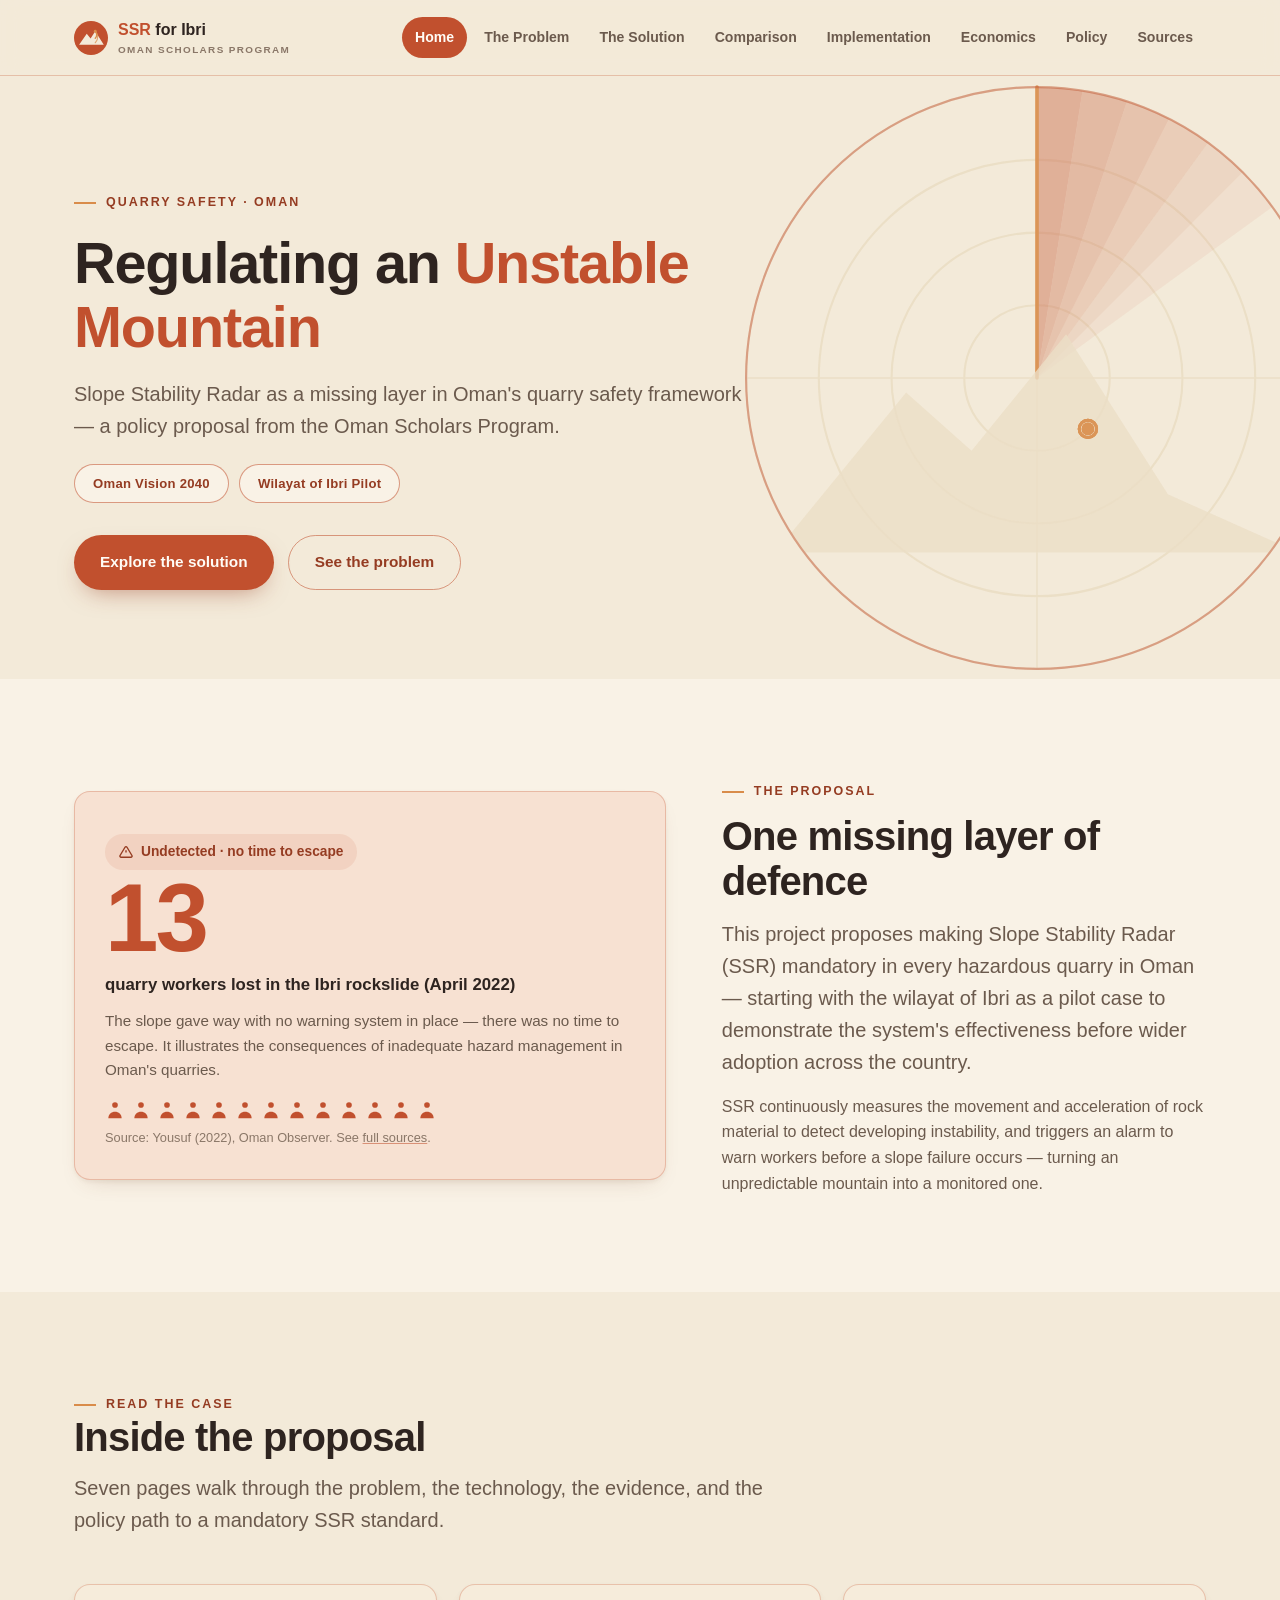
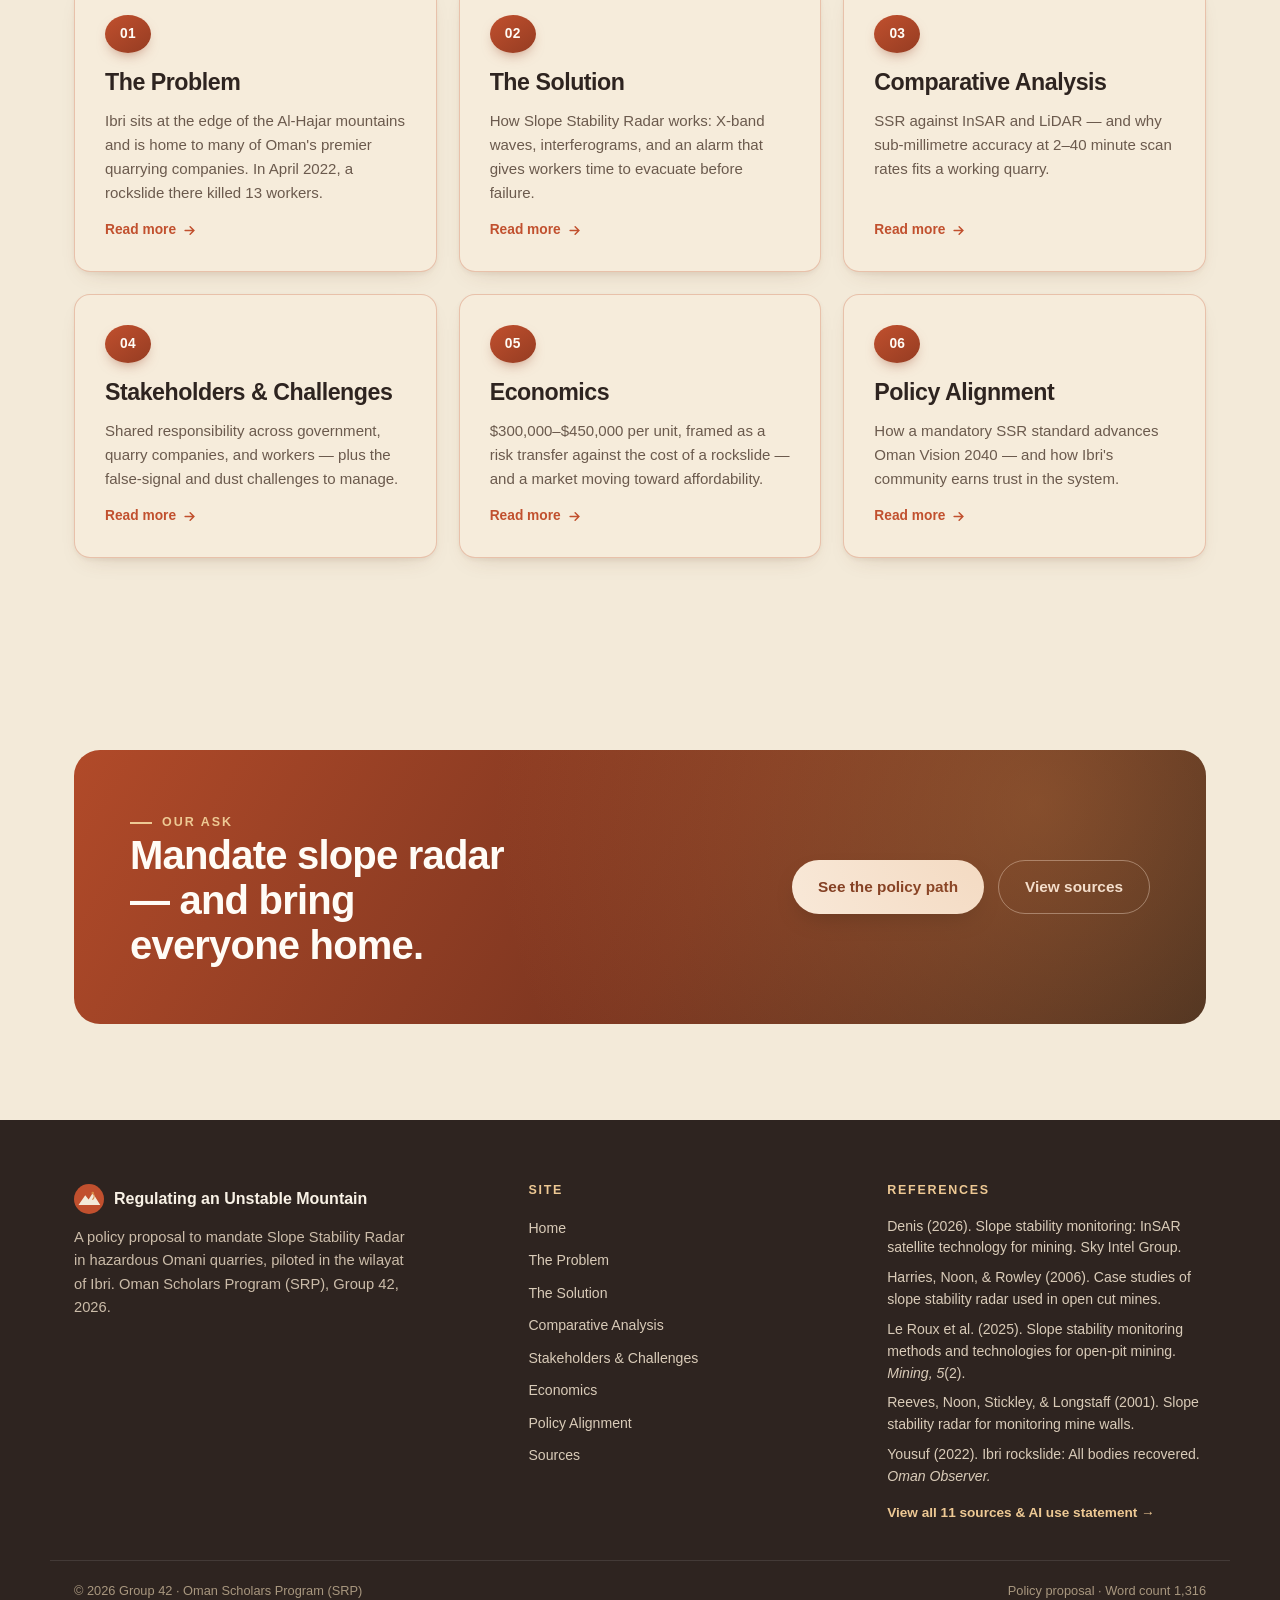
==== index.html @ 44742b0c "Add shared design system and Home/Problem/Solution pages Static multi-page site for the Oman Scholar" ====
<!DOCTYPE html>
<html lang="en">
<head>
<meta charset="UTF-8">
<meta name="viewport" content="width=device-width, initial-scale=1.0">
<title>Regulating an Unstable Mountain | SSR for Ibri — Oman Scholars Program</title>
<meta name="description" content="A policy proposal to mandate Slope Stability Radar (SSR) in hazardous Omani quarries, piloted in the wilayat of Ibri. Oman Scholars Program, Group 42.">
<link rel="icon" href="data:image/svg+xml,%3Csvg xmlns='http://www.w3.org/2000/svg' viewBox='0 0 40 40'%3E%3Ccircle cx='20' cy='20' r='20' fill='%23C1502E'/%3E%3Cpath d='M6 27 L15 14 L20 20 L25 11 L34 27 Z' fill='%23F3EAD9'/%3E%3C/svg%3E">
<link rel="stylesheet" href="css/style.css">
</head>
<body>

<header class="site-header">
  <div class="nav-wrap">
    <a href="index.html" class="brand">
      <svg class="brand-mark" viewBox="0 0 40 40" aria-hidden="true">
        <circle cx="20" cy="20" r="20" fill="#C1502E"/>
        <path d="M6 28 L15 15 L19.5 20.5 L25 12 L35 28 Z" fill="#F3EAD9"/>
        <path d="M25 12 a6 6 0 0 1 0 8.4" stroke="#D98C4A" stroke-width="1.6" fill="none" stroke-linecap="round"/>
        <path d="M25 12 a9.5 9.5 0 0 1 0 13.6" stroke="#D98C4A" stroke-width="1.3" fill="none" stroke-linecap="round" opacity="0.75"/>
        <circle cx="25" cy="12" r="1.7" fill="#D98C4A"/>
      </svg>
      <span class="brand-text"><strong>SSR</strong> for Ibri<span class="sub">Oman Scholars Program</span></span>
    </a>
    <button class="nav-toggle" aria-label="Toggle navigation" aria-expanded="false">
      <svg viewBox="0 0 24 24" fill="none" stroke="#2E2420" stroke-width="2" stroke-linecap="round"><path d="M3 6h18M3 12h18M3 18h18"/></svg>
    </button>
    <nav class="main-nav" aria-label="Primary">
      <ul>
        <li><a href="index.html">Home</a></li>
        <li><a href="problem.html">The Problem</a></li>
        <li><a href="solution.html">The Solution</a></li>
        <li><a href="comparison.html">Comparison</a></li>
        <li><a href="implementation.html">Implementation</a></li>
        <li><a href="economics.html">Economics</a></li>
        <li><a href="policy.html">Policy</a></li>
        <li><a href="sources.html">Sources</a></li>
      </ul>
    </nav>
  </div>
</header>

<main>

  <!-- HERO -->
  <section class="hero">
    <div class="container">
      <div class="hero-inner">
        <span class="eyebrow">Quarry Safety · Oman</span>
        <h1>Regulating an <span class="accent">Unstable Mountain</span></h1>
        <p class="lede">Slope Stability Radar as a missing layer in Oman's quarry safety framework — a policy proposal from the Oman Scholars Program.</p>
        <div class="pill-row mt-lg" style="margin-top:22px;">
          <span class="pill">Oman Vision 2040</span>
          <span class="pill">Wilayat of Ibri Pilot</span>
        </div>
        <div class="cta-actions" style="display:flex;gap:14px;flex-wrap:wrap;margin-top:32px;">
          <a href="solution.html" class="btn" style="background:#C1502E;color:#FFFCF6;box-shadow:0 10px 24px -10px rgba(149,60,34,0.55);">Explore the solution</a>
          <a href="problem.html" class="btn btn--ghost">See the problem</a>
        </div>
      </div>
    </div>

    <!-- animated radar sweep, decorative -->
    <svg class="hero-sweep" viewBox="0 0 440 440" aria-hidden="true">
      <circle cx="220" cy="220" r="200" fill="none" stroke="#EBDEC5" stroke-width="1.5"/>
      <circle cx="220" cy="220" r="150" fill="none" stroke="#EBDEC5" stroke-width="1.5"/>
      <circle cx="220" cy="220" r="100" fill="none" stroke="#EBDEC5" stroke-width="1.5"/>
      <circle cx="220" cy="220" r="50" fill="none" stroke="#EBDEC5" stroke-width="1.5"/>
      <line x1="20" y1="220" x2="420" y2="220" stroke="#EBDEC5" stroke-width="1"/>
      <line x1="220" y1="20" x2="220" y2="420" stroke="#EBDEC5" stroke-width="1"/>

      <g class="radar-sweep-group">
        <path d="M220,220 L220,20 A200,200 0 0,1 251.3,22.5 Z" fill="#C1502E" opacity="0.42"/>
        <path d="M220,220 L251.3,22.5 A200,200 0 0,1 281.8,29.8 Z" fill="#C1502E" opacity="0.35"/>
        <path d="M220,220 L281.8,29.8 A200,200 0 0,1 310.8,41.8 Z" fill="#C1502E" opacity="0.28"/>
        <path d="M220,220 L310.8,41.8 A200,200 0 0,1 337.6,58.2 Z" fill="#C1502E" opacity="0.21"/>
        <path d="M220,220 L337.6,58.2 A200,200 0 0,1 361.4,78.6 Z" fill="#C1502E" opacity="0.14"/>
        <path d="M220,220 L361.4,78.6 A200,200 0 0,1 381.8,102.4 Z" fill="#C1502E" opacity="0.07"/>
        <line x1="220" y1="220" x2="220" y2="20" stroke="#D98C4A" stroke-width="2.5" stroke-linecap="round"/>
      </g>

      <!-- mountain silhouette scanned by the radar -->
      <clipPath id="scopeClip"><circle cx="220" cy="220" r="200"/></clipPath>
      <g clip-path="url(#scopeClip)">
        <path d="M40,340 L130,230 L175,270 L240,190 L310,300 L400,340 Z" fill="#EBDEC5" opacity="0.8"/>
      </g>

      <!-- detected instability blip -->
      <circle class="radar-ring" cx="255" cy="255" r="6" fill="none" stroke="#D98C4A" stroke-width="2"/>
      <circle class="radar-ring r2" cx="255" cy="255" r="6" fill="none" stroke="#D98C4A" stroke-width="2"/>
      <circle class="radar-ring r3" cx="255" cy="255" r="6" fill="none" stroke="#D98C4A" stroke-width="2"/>
      <circle cx="255" cy="255" r="4.5" fill="#D98C4A" class="count-blip"/>

      <circle cx="220" cy="220" r="200" fill="none" stroke="#C1502E" stroke-width="1.5" opacity="0.5"/>
    </svg>
  </section>

  <!-- KEY STAT -->
  <section class="section-alt">
    <div class="container">
      <div class="grid-2 reveal">
        <div class="card card--alert">
          <span class="stat-sub">
            <svg width="14" height="14" viewBox="0 0 24 24" fill="none" stroke="currentColor" stroke-width="2.4"><path d="M12 9v4m0 4h.01M10.29 3.86 1.82 18a2 2 0 0 0 1.71 3h16.94a2 2 0 0 0 1.71-3L13.71 3.86a2 2 0 0 0-3.42 0Z"/></svg>
            Undetected · no time to escape
          </span>
          <div class="stat-figure" data-countup="13" data-duration="1400">0</div>
          <div class="stat-label">quarry workers lost in the Ibri rockslide (April 2022)</div>
          <p style="margin-top:10px;color:var(--text-muted);font-size:0.95rem;">The slope gave way with no warning system in place — there was no time to escape. It illustrates the consequences of inadequate hazard management in Oman's quarries.</p>
          <div class="people-row" aria-hidden="true">
            <!-- 13 person icons -->
            <svg viewBox="0 0 24 24" fill="currentColor"><circle cx="12" cy="6" r="3.4"/><path d="M4 22c0-5 3.6-8 8-8s8 3 8 8Z"/></svg>
            <svg viewBox="0 0 24 24" fill="currentColor"><circle cx="12" cy="6" r="3.4"/><path d="M4 22c0-5 3.6-8 8-8s8 3 8 8Z"/></svg>
            <svg viewBox="0 0 24 24" fill="currentColor"><circle cx="12" cy="6" r="3.4"/><path d="M4 22c0-5 3.6-8 8-8s8 3 8 8Z"/></svg>
            <svg viewBox="0 0 24 24" fill="currentColor"><circle cx="12" cy="6" r="3.4"/><path d="M4 22c0-5 3.6-8 8-8s8 3 8 8Z"/></svg>
            <svg viewBox="0 0 24 24" fill="currentColor"><circle cx="12" cy="6" r="3.4"/><path d="M4 22c0-5 3.6-8 8-8s8 3 8 8Z"/></svg>
            <svg viewBox="0 0 24 24" fill="currentColor"><circle cx="12" cy="6" r="3.4"/><path d="M4 22c0-5 3.6-8 8-8s8 3 8 8Z"/></svg>
            <svg viewBox="0 0 24 24" fill="currentColor"><circle cx="12" cy="6" r="3.4"/><path d="M4 22c0-5 3.6-8 8-8s8 3 8 8Z"/></svg>
            <svg viewBox="0 0 24 24" fill="currentColor"><circle cx="12" cy="6" r="3.4"/><path d="M4 22c0-5 3.6-8 8-8s8 3 8 8Z"/></svg>
            <svg viewBox="0 0 24 24" fill="currentColor"><circle cx="12" cy="6" r="3.4"/><path d="M4 22c0-5 3.6-8 8-8s8 3 8 8Z"/></svg>
            <svg viewBox="0 0 24 24" fill="currentColor"><circle cx="12" cy="6" r="3.4"/><path d="M4 22c0-5 3.6-8 8-8s8 3 8 8Z"/></svg>
            <svg viewBox="0 0 24 24" fill="currentColor"><circle cx="12" cy="6" r="3.4"/><path d="M4 22c0-5 3.6-8 8-8s8 3 8 8Z"/></svg>
            <svg viewBox="0 0 24 24" fill="currentColor"><circle cx="12" cy="6" r="3.4"/><path d="M4 22c0-5 3.6-8 8-8s8 3 8 8Z"/></svg>
            <svg viewBox="0 0 24 24" fill="currentColor"><circle cx="12" cy="6" r="3.4"/><path d="M4 22c0-5 3.6-8 8-8s8 3 8 8Z"/></svg>
          </div>
          <p class="source-note">Source: Yousuf (2022), Oman Observer. See <a href="sources.html">full sources</a>.</p>
        </div>

        <div>
          <span class="eyebrow">The proposal</span>
          <h2 style="margin-top:12px;">One missing layer of defence</h2>
          <p class="lede" style="margin-top:14px;">This project proposes making Slope Stability Radar (SSR) mandatory in every hazardous quarry in Oman — starting with the wilayat of Ibri as a pilot case to demonstrate the system's effectiveness before wider adoption across the country.</p>
          <p style="margin-top:16px;color:var(--text-muted);">SSR continuously measures the movement and acceleration of rock material to detect developing instability, and triggers an alarm to warn workers before a slope failure occurs — turning an unpredictable mountain into a monitored one.</p>
        </div>
      </div>
    </div>
  </section>

  <!-- NAV CARDS -->
  <section>
    <div class="container">
      <div class="section-head reveal">
        <span class="eyebrow">Read the case</span>
        <h2>Inside the proposal</h2>
        <p class="lede">Seven pages walk through the problem, the technology, the evidence, and the policy path to a mandatory SSR standard.</p>
      </div>

      <div class="card-grid">
        <a class="card nav-card reveal" href="problem.html" style="--i:0">
          <span class="badge-num">01</span>
          <h3>The Problem</h3>
          <p>Ibri sits at the edge of the Al-Hajar mountains and is home to many of Oman's premier quarrying companies. In April 2022, a rockslide there killed 13 workers.</p>
          <span class="go">Read more <svg viewBox="0 0 24 24" fill="none" stroke="currentColor" stroke-width="2.4" stroke-linecap="round"><path d="M5 12h14M13 6l6 6-6 6"/></svg></span>
        </a>

        <a class="card nav-card reveal" href="solution.html" style="--i:1">
          <span class="badge-num">02</span>
          <h3>The Solution</h3>
          <p>How Slope Stability Radar works: X-band waves, interferograms, and an alarm that gives workers time to evacuate before failure.</p>
          <span class="go">Read more <svg viewBox="0 0 24 24" fill="none" stroke="currentColor" stroke-width="2.4" stroke-linecap="round"><path d="M5 12h14M13 6l6 6-6 6"/></svg></span>
        </a>

        <a class="card nav-card reveal" href="comparison.html" style="--i:2">
          <span class="badge-num">03</span>
          <h3>Comparative Analysis</h3>
          <p>SSR against InSAR and LiDAR — and why sub-millimetre accuracy at 2–40 minute scan rates fits a working quarry.</p>
          <span class="go">Read more <svg viewBox="0 0 24 24" fill="none" stroke="currentColor" stroke-width="2.4" stroke-linecap="round"><path d="M5 12h14M13 6l6 6-6 6"/></svg></span>
        </a>

        <a class="card nav-card reveal" href="implementation.html" style="--i:3">
          <span class="badge-num">04</span>
          <h3>Stakeholders &amp; Challenges</h3>
          <p>Shared responsibility across government, quarry companies, and workers — plus the false-signal and dust challenges to manage.</p>
          <span class="go">Read more <svg viewBox="0 0 24 24" fill="none" stroke="currentColor" stroke-width="2.4" stroke-linecap="round"><path d="M5 12h14M13 6l6 6-6 6"/></svg></span>
        </a>

        <a class="card nav-card reveal" href="economics.html" style="--i:4">
          <span class="badge-num">05</span>
          <h3>Economics</h3>
          <p>$300,000–$450,000 per unit, framed as a risk transfer against the cost of a rockslide — and a market moving toward affordability.</p>
          <span class="go">Read more <svg viewBox="0 0 24 24" fill="none" stroke="currentColor" stroke-width="2.4" stroke-linecap="round"><path d="M5 12h14M13 6l6 6-6 6"/></svg></span>
        </a>

        <a class="card nav-card reveal" href="policy.html" style="--i:5">
          <span class="badge-num">06</span>
          <h3>Policy Alignment</h3>
          <p>How a mandatory SSR standard advances Oman Vision 2040 — and how Ibri's community earns trust in the system.</p>
          <span class="go">Read more <svg viewBox="0 0 24 24" fill="none" stroke="currentColor" stroke-width="2.4" stroke-linecap="round"><path d="M5 12h14M13 6l6 6-6 6"/></svg></span>
        </a>
      </div>
    </div>
  </section>

  <!-- CTA -->
  <section>
    <div class="container">
      <div class="cta-banner reveal">
        <div>
          <span class="eyebrow">Our ask</span>
          <h2>Mandate slope radar — and bring everyone home.</h2>
        </div>
        <div class="cta-actions">
          <a href="policy.html" class="btn btn--primary">See the policy path</a>
          <a href="sources.html" class="btn" style="border:1.5px solid rgba(255,255,255,0.4);color:#fff;">View sources</a>
        </div>
      </div>
    </div>
  </section>

</main>

<footer class="site-footer">
  <div class="container footer-grid">
    <div>
      <div class="footer-brand">
        <svg class="brand-mark" viewBox="0 0 40 40" aria-hidden="true">
          <circle cx="20" cy="20" r="20" fill="#C1502E"/>
          <path d="M6 28 L15 15 L19.5 20.5 L25 12 L35 28 Z" fill="#F3EAD9"/>
          <path d="M25 12 a6 6 0 0 1 0 8.4" stroke="#D98C4A" stroke-width="1.6" fill="none" stroke-linecap="round"/>
          <circle cx="25" cy="12" r="1.7" fill="#D98C4A"/>
        </svg>
        Regulating an Unstable Mountain
      </div>
      <p>A policy proposal to mandate Slope Stability Radar in hazardous Omani quarries, piloted in the wilayat of Ibri. Oman Scholars Program (SRP), Group 42, 2026.</p>
    </div>
    <div>
      <h4>Site</h4>
      <nav class="footer-links">
        <a href="index.html">Home</a>
        <a href="problem.html">The Problem</a>
        <a href="solution.html">The Solution</a>
        <a href="comparison.html">Comparative Analysis</a>
        <a href="implementation.html">Stakeholders &amp; Challenges</a>
        <a href="economics.html">Economics</a>
        <a href="policy.html">Policy Alignment</a>
        <a href="sources.html">Sources</a>
      </nav>
    </div>
    <div>
      <h4>References</h4>
      <ol class="footer-refs">
        <li>Denis (2026). Slope stability monitoring: InSAR satellite technology for mining. Sky Intel Group.</li>
        <li>Harries, Noon, &amp; Rowley (2006). Case studies of slope stability radar used in open cut mines.</li>
        <li>Le Roux et al. (2025). Slope stability monitoring methods and technologies for open-pit mining. <em>Mining, 5</em>(2).</li>
        <li>Reeves, Noon, Stickley, &amp; Longstaff (2001). Slope stability radar for monitoring mine walls.</li>
        <li>Yousuf (2022). Ibri rockslide: All bodies recovered. <em>Oman Observer.</em></li>
      </ol>
      <a href="sources.html" style="display:inline-block;margin-top:10px;font-weight:700;color:var(--amber-light);font-size:0.85rem;">View all 11 sources &amp; AI use statement →</a>
    </div>
  </div>
  <div class="container footer-bottom">
    <span>&copy; <span data-year></span> Group 42 &middot; Oman Scholars Program (SRP)</span>
    <span>Policy proposal · Word count 1,316</span>
  </div>
</footer>

<script src="js/script.js"></script>
</body>
</html>
---- css/style.css ----
/* =========================================================
   Regulating an Unstable Mountain — SSR Policy Site
   Design system: warm cream / terracotta / amber (Oman Scholars)
   ========================================================= */

:root {
  --cream: #f3ead9;
  --cream-soft: #f9f2e6;
  --cream-deep: #ebdec5;
  --card-bg: #f6ecdb;
  --card-bg-alert: #f7e1d2;
  --card-border: rgba(193, 80, 46, 0.28);
  --card-border-strong: rgba(193, 80, 46, 0.55);

  --rust: #c1502e;
  --rust-dark: #953c22;
  --rust-darker: #6e2c19;
  --amber: #d98c4a;
  --amber-light: #eec994;
  --amber-dark: #b06a2e;

  --text: #2e2420;
  --text-muted: #6b5a4d;
  --text-soft: #8a7768;

  --white: #fffcf6;

  --radius-sm: 10px;
  --radius-md: 16px;
  --radius-lg: 26px;
  --radius-pill: 999px;

  --shadow-card: 0 2px 4px rgba(110, 66, 40, 0.06), 0 10px 24px -14px rgba(110, 66, 40, 0.28);
  --shadow-card-hover: 0 6px 12px rgba(110, 66, 40, 0.1), 0 20px 36px -16px rgba(110, 66, 40, 0.38);

  --max-width: 1180px;
  --header-h: 76px;

  --ease: cubic-bezier(0.22, 0.68, 0, 1);
  --dur: 0.6s;
}

/* ---------- Reset ---------- */
*, *::before, *::after { box-sizing: border-box; }
html { scroll-behavior: smooth; }
@media (prefers-reduced-motion: reduce) {
  html { scroll-behavior: auto; }
}
body, h1, h2, h3, h4, p, figure, ul, ol { margin: 0; }
ul, ol { padding: 0; list-style: none; }
img, svg { display: block; max-width: 100%; }
a { color: inherit; text-decoration: none; }
button { font: inherit; cursor: pointer; }
table { border-collapse: collapse; width: 100%; }

body {
  background: var(--cream);
  color: var(--text);
  font-family: "Inter", -apple-system, BlinkMacSystemFont, "Segoe UI", Roboto, "Helvetica Neue", Arial, sans-serif;
  font-size: 16px;
  line-height: 1.6;
  -webkit-font-smoothing: antialiased;
  overflow-x: hidden;
}

.container {
  width: 100%;
  max-width: var(--max-width);
  margin-inline: auto;
  padding-inline: 24px;
}

main { display: block; }

section { padding: clamp(48px, 8vw, 96px) 0; }
section.tight { padding: clamp(32px, 5vw, 56px) 0; }

h1, h2, h3, h4 {
  font-weight: 800;
  letter-spacing: -0.02em;
  color: var(--text);
  line-height: 1.12;
}

h1 { font-size: clamp(2.2rem, 5.4vw, 3.6rem); font-weight: 900; }
h2 { font-size: clamp(1.7rem, 3.6vw, 2.5rem); }
h3 { font-size: clamp(1.15rem, 2vw, 1.45rem); }

p.lede {
  font-size: clamp(1.05rem, 1.6vw, 1.25rem);
  color: var(--text-muted);
  max-width: 62ch;
}

.eyebrow {
  display: inline-flex;
  align-items: center;
  gap: 10px;
  font-size: 0.78rem;
  font-weight: 700;
  letter-spacing: 0.16em;
  text-transform: uppercase;
  color: var(--rust-dark);
}
.eyebrow::before {
  content: "";
  width: 22px;
  height: 2px;
  background: var(--amber);
  display: inline-block;
}

.section-head { max-width: 720px; margin-bottom: clamp(28px, 5vw, 48px); }
.section-head p.lede { margin-top: 12px; }

/* ---------- Badge / pill ---------- */
.badge-num {
  display: inline-flex;
  align-items: center;
  justify-content: center;
  width: 46px;
  height: 46px;
  min-width: 46px;
  border-radius: 50%;
  background: linear-gradient(145deg, var(--rust), var(--rust-dark));
  color: var(--white);
  font-weight: 800;
  font-size: 1rem;
  letter-spacing: 0.02em;
  box-shadow: 0 6px 14px -6px rgba(149, 60, 34, 0.6);
}

.pill {
  display: inline-flex;
  align-items: center;
  gap: 8px;
  padding: 8px 18px;
  border-radius: var(--radius-pill);
  border: 1.5px solid var(--card-border-strong);
  background: var(--cream-soft);
  font-size: 0.82rem;
  font-weight: 700;
  color: var(--rust-dark);
  letter-spacing: 0.02em;
}
.pill--solid {
  background: linear-gradient(145deg, var(--amber-light), var(--amber));
  color: var(--rust-darker);
  border-color: transparent;
}

.pill-row { display: flex; flex-wrap: wrap; gap: 10px; }

/* ---------- Header / Nav ---------- */
.site-header {
  position: sticky;
  top: 0;
  z-index: 100;
  height: var(--header-h);
  display: flex;
  align-items: center;
  background: rgba(243, 234, 217, 0.86);
  backdrop-filter: blur(10px) saturate(1.2);
  -webkit-backdrop-filter: blur(10px) saturate(1.2);
  border-bottom: 1px solid var(--card-border);
}

.nav-wrap {
  width: 100%;
  max-width: var(--max-width);
  margin-inline: auto;
  padding-inline: 24px;
  display: flex;
  align-items: center;
  justify-content: space-between;
  gap: 16px;
}

.brand {
  display: flex;
  align-items: center;
  gap: 10px;
  font-weight: 800;
  font-size: 1rem;
  color: var(--text);
  white-space: nowrap;
}
.brand-mark { width: 34px; height: 34px; flex: none; }
.brand-text strong { color: var(--rust); }
.brand-text .sub {
  display: block;
  font-size: 0.62rem;
  font-weight: 700;
  letter-spacing: 0.14em;
  color: var(--text-soft);
  text-transform: uppercase;
}

.nav-toggle {
  display: none;
  background: none;
  border: 1.5px solid var(--card-border-strong);
  border-radius: 10px;
  width: 42px;
  height: 42px;
  align-items: center;
  justify-content: center;
  flex: none;
}
.nav-toggle svg { width: 20px; height: 20px; }

.main-nav { display: flex; }
.main-nav ul { display: flex; align-items: center; gap: 4px; flex-wrap: wrap; justify-content: flex-end; }
.main-nav a {
  display: inline-block;
  padding: 9px 13px;
  border-radius: var(--radius-pill);
  font-size: 0.88rem;
  font-weight: 600;
  color: var(--text-muted);
  transition: background 0.2s var(--ease), color 0.2s var(--ease);
  white-space: nowrap;
}
.main-nav a:hover { background: var(--cream-deep); color: var(--rust-dark); }
.main-nav a.active { background: var(--rust); color: var(--white); }

@media (max-width: 980px) {
  .nav-toggle { display: inline-flex; }
  .main-nav {
    position: fixed;
    inset: var(--header-h) 0 0 0;
    background: var(--cream-soft);
    flex-direction: column;
    padding: 12px 20px 32px;
    transform: translateY(-8px);
    opacity: 0;
    pointer-events: none;
    transition: opacity 0.22s var(--ease), transform 0.22s var(--ease);
    overflow-y: auto;
  }
  .main-nav.open { opacity: 1; transform: translateY(0); pointer-events: auto; }
  .main-nav ul { flex-direction: column; align-items: stretch; width: 100%; gap: 6px; }
  .main-nav a { display: block; padding: 14px 16px; font-size: 1rem; border-bottom: 1px solid var(--card-border); border-radius: 12px; }
  .main-nav a.active { background: var(--rust); }
}

/* ---------- Footer ---------- */
.site-footer {
  background: var(--text);
  color: var(--cream-soft);
  padding: clamp(40px, 6vw, 64px) 0 28px;
}
.footer-grid {
  display: grid;
  grid-template-columns: 1.3fr 1fr 1fr;
  gap: 40px;
}
@media (max-width: 760px) {
  .footer-grid { grid-template-columns: 1fr; gap: 32px; }
}
.footer-brand { display: flex; align-items: center; gap: 10px; font-weight: 800; margin-bottom: 12px; }
.footer-brand .brand-mark { width: 30px; height: 30px; }
.site-footer p { color: #cbbca9; font-size: 0.92rem; max-width: 42ch; }
.site-footer h4 {
  font-size: 0.78rem;
  letter-spacing: 0.14em;
  text-transform: uppercase;
  color: var(--amber-light);
  margin-bottom: 14px;
  font-weight: 700;
}
.footer-links a, .footer-refs li {
  display: block;
  color: #d9cbb8;
  font-size: 0.88rem;
  padding: 5px 0;
  transition: color 0.2s;
}
.footer-links a:hover { color: var(--amber-light); }
.footer-refs { font-size: 0.82rem; line-height: 1.55; color: #b8a894; }
.footer-refs li { padding: 4px 0; }
.footer-refs a { color: #d9cbb8; }
.footer-refs a:hover { color: var(--amber-light); }
.footer-bottom {
  margin-top: 36px;
  padding-top: 20px;
  border-top: 1px solid rgba(255,255,255,0.1);
  display: flex;
  flex-wrap: wrap;
  gap: 10px 24px;
  justify-content: space-between;
  font-size: 0.8rem;
  color: #a8977f;
}

/* ---------- Cards ---------- */
.card {
  background: var(--card-bg);
  border: 1.5px solid var(--card-border);
  border-radius: var(--radius-md);
  padding: clamp(20px, 3vw, 30px);
  box-shadow: var(--shadow-card);
  transition: transform 0.28s var(--ease), box-shadow 0.28s var(--ease), border-color 0.28s var(--ease);
}
.card:hover {
  transform: translateY(-4px);
  box-shadow: var(--shadow-card-hover);
  border-color: var(--card-border-strong);
}
.card--alert { background: var(--card-bg-alert); }
.card--flush { padding: 0; overflow: hidden; }

.card-grid {
  display: grid;
  grid-template-columns: repeat(3, 1fr);
  gap: 22px;
}
@media (max-width: 900px) { .card-grid { grid-template-columns: repeat(2, 1fr); } }
@media (max-width: 620px) { .card-grid { grid-template-columns: 1fr; } }
.card-grid.cols-2 { grid-template-columns: repeat(2, 1fr); }
@media (max-width: 700px) { .card-grid.cols-2 { grid-template-columns: 1fr; } }
.card-grid.cols-4 { grid-template-columns: repeat(4, 1fr); }
@media (max-width: 900px) { .card-grid.cols-4 { grid-template-columns: repeat(2, 1fr); } }
@media (max-width: 560px) { .card-grid.cols-4 { grid-template-columns: 1fr; } }

/* Nav cards on home */
.nav-card {
  display: flex;
  flex-direction: column;
  gap: 14px;
  height: 100%;
}
.nav-card .badge-num { width: 38px; height: 38px; font-size: 0.86rem; }
.nav-card h3 { margin-top: 2px; }
.nav-card p { color: var(--text-muted); font-size: 0.94rem; flex: 1; }
.nav-card .go {
  display: inline-flex;
  align-items: center;
  gap: 6px;
  font-weight: 700;
  font-size: 0.86rem;
  color: var(--rust);
}
.nav-card .go svg { width: 15px; height: 15px; transition: transform 0.25s var(--ease); }
.nav-card:hover .go svg { transform: translateX(4px); }

/* ---------- Icon chip ---------- */
.icon-chip {
  width: 52px;
  height: 52px;
  border-radius: 50%;
  display: flex;
  align-items: center;
  justify-content: center;
  background: var(--cream-deep);
  border: 1.5px solid var(--card-border);
  flex: none;
}
.icon-chip svg { width: 26px; height: 26px; }
.icon-chip--amber { background: linear-gradient(145deg, var(--amber-light), var(--amber)); border-color: transparent; }

/* ---------- Buttons / CTA ---------- */
.btn {
  display: inline-flex;
  align-items: center;
  gap: 10px;
  padding: 14px 26px;
  border-radius: var(--radius-pill);
  font-weight: 700;
  font-size: 0.96rem;
  border: none;
  transition: transform 0.22s var(--ease), box-shadow 0.22s var(--ease);
}
.btn--primary {
  background: var(--white);
  color: var(--rust-darker);
  box-shadow: 0 10px 24px -10px rgba(0,0,0,0.35);
}
.btn--primary:hover { transform: translateY(-2px); box-shadow: 0 14px 28px -10px rgba(0,0,0,0.4); }
.btn--ghost {
  background: transparent;
  border: 1.5px solid var(--card-border-strong);
  color: var(--rust-dark);
}
.btn--ghost:hover { background: var(--cream-deep); }

.cta-banner {
  border-radius: var(--radius-lg);
  background: linear-gradient(120deg, #b14a29 0%, #7a3520 55%, #38251a 100%);
  color: var(--white);
  padding: clamp(32px, 6vw, 56px);
  display: flex;
  align-items: center;
  justify-content: space-between;
  gap: 32px;
  flex-wrap: wrap;
  position: relative;
  overflow: hidden;
}
.cta-banner::after {
  content: "";
  position: absolute;
  inset: 0;
  background: radial-gradient(circle at 85% 20%, rgba(217,140,74,0.35), transparent 55%);
  pointer-events: none;
}
.cta-banner .eyebrow { color: var(--amber-light); }
.cta-banner .eyebrow::before { background: var(--amber-light); }
.cta-banner h2 { color: var(--white); max-width: 18ch; position: relative; }
.cta-banner .cta-actions { position: relative; display: flex; gap: 14px; flex-wrap: wrap; }

/* ---------- Stat ---------- */
.stat-figure {
  font-weight: 900;
  color: var(--rust);
  font-size: clamp(3.4rem, 9vw, 6rem);
  line-height: 1;
  letter-spacing: -0.03em;
}
.stat-label { font-weight: 700; font-size: 1.05rem; color: var(--text); margin-top: 6px; }
.stat-sub {
  display: inline-flex;
  align-items: center;
  gap: 8px;
  margin-top: 12px;
  font-size: 0.86rem;
  font-weight: 700;
  color: var(--rust-dark);
  background: rgba(193,80,46,0.1);
  padding: 7px 14px;
  border-radius: var(--radius-pill);
}
.people-row { display: flex; flex-wrap: wrap; gap: 6px; margin-top: 18px; }
.people-row svg { width: 20px; height: 20px; color: var(--rust); opacity: 0; transform: translateY(6px); transition: opacity 0.4s var(--ease), transform 0.4s var(--ease); }
.people-row.is-visible svg { opacity: 1; transform: translateY(0); }

/* ---------- Table ---------- */
.table-wrap { overflow-x: auto; border-radius: var(--radius-md); border: 1.5px solid var(--card-border); }
table.data-table { min-width: 640px; background: var(--card-bg); }
table.data-table th, table.data-table td {
  text-align: left;
  padding: 16px 18px;
  font-size: 0.92rem;
  border-bottom: 1px solid var(--card-border);
  vertical-align: top;
}
table.data-table thead th {
  background: var(--rust);
  color: var(--white);
  font-weight: 700;
  font-size: 0.8rem;
  letter-spacing: 0.06em;
  text-transform: uppercase;
}
table.data-table tbody tr:last-child td { border-bottom: none; }
table.data-table tbody tr:hover { background: var(--cream-deep); }
table.data-table td.strong { font-weight: 700; color: var(--rust-dark); }
table.data-table caption { caption-side: bottom; text-align: left; padding: 10px 4px 0; font-size: 0.82rem; color: var(--text-soft); }

/* ---------- Chart: vertical bars ---------- */
.bar-chart {
  display: flex;
  align-items: flex-end;
  gap: clamp(28px, 8vw, 90px);
  height: 260px;
  padding: 0 8px;
  border-bottom: 2px solid var(--text);
  position: relative;
}
.bar-col { display: flex; flex-direction: column; align-items: center; justify-content: flex-end; height: 100%; flex: 1; max-width: 160px; }
.bar-value {
  font-weight: 800;
  color: var(--rust-dark);
  font-size: clamp(1.1rem, 2.4vw, 1.6rem);
  margin-bottom: 10px;
  opacity: 0;
  transform: translateY(6px);
  transition: opacity 0.4s var(--ease) 0.5s, transform 0.4s var(--ease) 0.5s;
}
.bar-col.is-visible .bar-value { opacity: 1; transform: translateY(0); }
.bar {
  width: min(100%, 110px);
  border-radius: 10px 10px 0 0;
  background: linear-gradient(180deg, var(--cream-deep), var(--cream-deep));
  height: 0;
  transition: height 1.1s var(--ease), background 1.1s var(--ease);
}
.bar-col.is-visible .bar { height: var(--bar-h, 10%); background: linear-gradient(180deg, var(--amber-light), var(--rust)); }
.bar-col.bar--muted .bar { background: var(--cream-deep); }
.bar-col.bar--muted.is-visible .bar { background: linear-gradient(180deg, #ddcdb2, #c9ae8c); }
.bar-label { margin-top: 12px; font-size: 0.86rem; font-weight: 600; color: var(--text-muted); }
.chart-axis-label {
  position: absolute;
  left: -6px;
  top: -6px;
  font-size: 0.72rem;
  color: var(--text-soft);
  transform: rotate(0deg);
}
.chart-meta { display: flex; justify-content: space-between; align-items: flex-end; margin-bottom: 12px; }
.chart-growth-tag {
  display: inline-flex;
  flex-direction: column;
  align-items: center;
  font-size: 0.78rem;
  font-weight: 700;
  color: var(--amber-dark);
}
.chart-growth-tag strong { font-size: 1.1rem; color: var(--rust); }

/* ---------- Process steps ---------- */
.step-list { display: flex; flex-direction: column; gap: 14px; }
.step-item {
  display: flex;
  align-items: center;
  gap: 16px;
  background: var(--card-bg);
  border: 1.5px solid var(--card-border);
  border-radius: var(--radius-md);
  padding: 16px 20px;
  opacity: 0;
  transform: translateX(18px);
  transition: opacity 0.5s var(--ease), transform 0.5s var(--ease), border-color 0.3s, background 0.3s;
}
.step-item.is-visible { opacity: 1; transform: translateX(0); }
.step-item .num {
  font-weight: 800;
  color: var(--rust);
  font-size: 1.2rem;
  min-width: 20px;
}
.step-item .icon-chip { width: 44px; height: 44px; }
.step-item .icon-chip svg { width: 22px; height: 22px; }
.step-item p { font-weight: 600; font-size: 0.98rem; }
.step-item--final { background: linear-gradient(120deg, var(--amber-light), var(--card-bg)); border-color: var(--card-border-strong); }

/* ---------- Reveal animation ---------- */
.reveal {
  opacity: 0;
  transform: translateY(26px);
  transition: opacity 0.7s var(--ease), transform 0.7s var(--ease);
}
.reveal.is-visible { opacity: 1; transform: translateY(0); }
.reveal-stagger > * { transition-delay: calc(var(--i, 0) * 90ms); }

@media (prefers-reduced-motion: reduce) {
  .reveal, .step-item, .people-row svg, .bar-value { transition: none !important; opacity: 1 !important; transform: none !important; }
  .bar-col .bar { transition: none !important; }
}

/* ---------- Hero ---------- */
.hero {
  position: relative;
  padding-top: clamp(56px, 9vw, 110px);
  padding-bottom: clamp(48px, 7vw, 90px);
  overflow: hidden;
}
.hero-inner { position: relative; z-index: 2; max-width: 780px; }
.hero .eyebrow { margin-bottom: 18px; }
.hero h1 { margin-bottom: 18px; }
.hero .accent { color: var(--rust); }
.hero-sweep {
  position: absolute;
  top: 50%;
  right: -6%;
  transform: translateY(-50%);
  width: min(640px, 60vw);
  height: min(640px, 60vw);
  z-index: 1;
  opacity: 0.9;
}
@media (max-width: 820px) {
  .hero-sweep { right: 50%; transform: translate(50%, -50%); top: auto; bottom: -8%; opacity: 0.35; width: 90vw; height: 90vw; }
}

/* radar sweep animation */
.radar-sweep-group { transform-origin: 220px 220px; animation: spin 6s linear infinite; }
@keyframes spin { to { transform: rotate(360deg); } }
.radar-ring { animation: pulse-ring 3.2s var(--ease) infinite; transform-origin: 220px 220px; }
.radar-ring.r2 { animation-delay: 0.8s; }
.radar-ring.r3 { animation-delay: 1.6s; }
@keyframes pulse-ring {
  0% { opacity: 0.75; transform: scale(0.55); }
  80% { opacity: 0; transform: scale(1); }
  100% { opacity: 0; transform: scale(1); }
}
@media (prefers-reduced-motion: reduce) {
  .radar-sweep-group { animation: none; }
  .radar-ring { animation: none; opacity: 0.35; }
}

/* looping pulse for solution page diagram */
.pulse-wave { animation: pulse-wave 2.6s var(--ease) infinite; transform-origin: center; }
.pulse-wave.w2 { animation-delay: 0.5s; }
.pulse-wave.w3 { animation-delay: 1s; }
@keyframes pulse-wave {
  0% { opacity: 0.9; transform: scale(0.85); }
  70% { opacity: 0; transform: scale(1.25); }
  100% { opacity: 0; transform: scale(1.25); }
}
@media (prefers-reduced-motion: reduce) {
  .pulse-wave { animation: none; opacity: 0.5; }
}

.count-blip { animation: blip 1.8s ease-in-out infinite; }
@keyframes blip { 0%, 100% { opacity: 1; } 50% { opacity: 0.3; } }
@media (prefers-reduced-motion: reduce) { .count-blip { animation: none; } }

/* ---------- Page hero (secondary pages) ---------- */
.page-hero { padding-top: clamp(48px, 7vw, 84px); padding-bottom: clamp(28px, 4vw, 40px); }
.page-hero .badge-num { margin-bottom: 20px; }
.page-hero h1 { max-width: 16ch; }

/* ---------- Misc utility ---------- */
.mt-lg { margin-top: clamp(28px, 5vw, 48px); }
.grid-2 { display: grid; grid-template-columns: 1.1fr 0.9fr; gap: clamp(28px, 5vw, 56px); align-items: center; }
@media (max-width: 860px) { .grid-2 { grid-template-columns: 1fr; } }
.grid-2.reverse { grid-template-columns: 0.9fr 1.1fr; }
@media (max-width: 860px) { .grid-2.reverse { grid-template-columns: 1fr; } }
.tag-list { display: flex; flex-wrap: wrap; gap: 10px; margin-top: 16px; }
.tag {
  font-size: 0.78rem;
  font-weight: 700;
  padding: 6px 12px;
  border-radius: var(--radius-pill);
  background: var(--cream-deep);
  color: var(--text-muted);
}
.divider { height: 1px; background: var(--card-border); margin: 40px 0; border: none; }
.callout {
  border-left: 4px solid var(--rust);
  background: var(--card-bg-alert);
  border-radius: 0 var(--radius-sm) var(--radius-sm) 0;
  padding: 16px 20px;
  font-weight: 600;
  color: var(--rust-darker);
}
.source-note { font-size: 0.8rem; color: var(--text-soft); margin-top: 8px; }
.source-note a { text-decoration: underline; text-decoration-color: var(--card-border-strong); }
.source-note a:hover { color: var(--rust); }

.center-text { text-align: center; margin-inline: auto; }

.two-col-list { display: grid; grid-template-columns: 1fr 1fr; gap: 14px 32px; }
@media (max-width: 700px) { .two-col-list { grid-template-columns: 1fr; } }

.challenge-item { display: flex; gap: 16px; }
.challenge-item .icon-chip { margin-top: 2px; }
.challenge-item h4 { margin-bottom: 6px; }
.challenge-item p { color: var(--text-muted); font-size: 0.94rem; }

.section-alt { background: var(--cream-soft); }
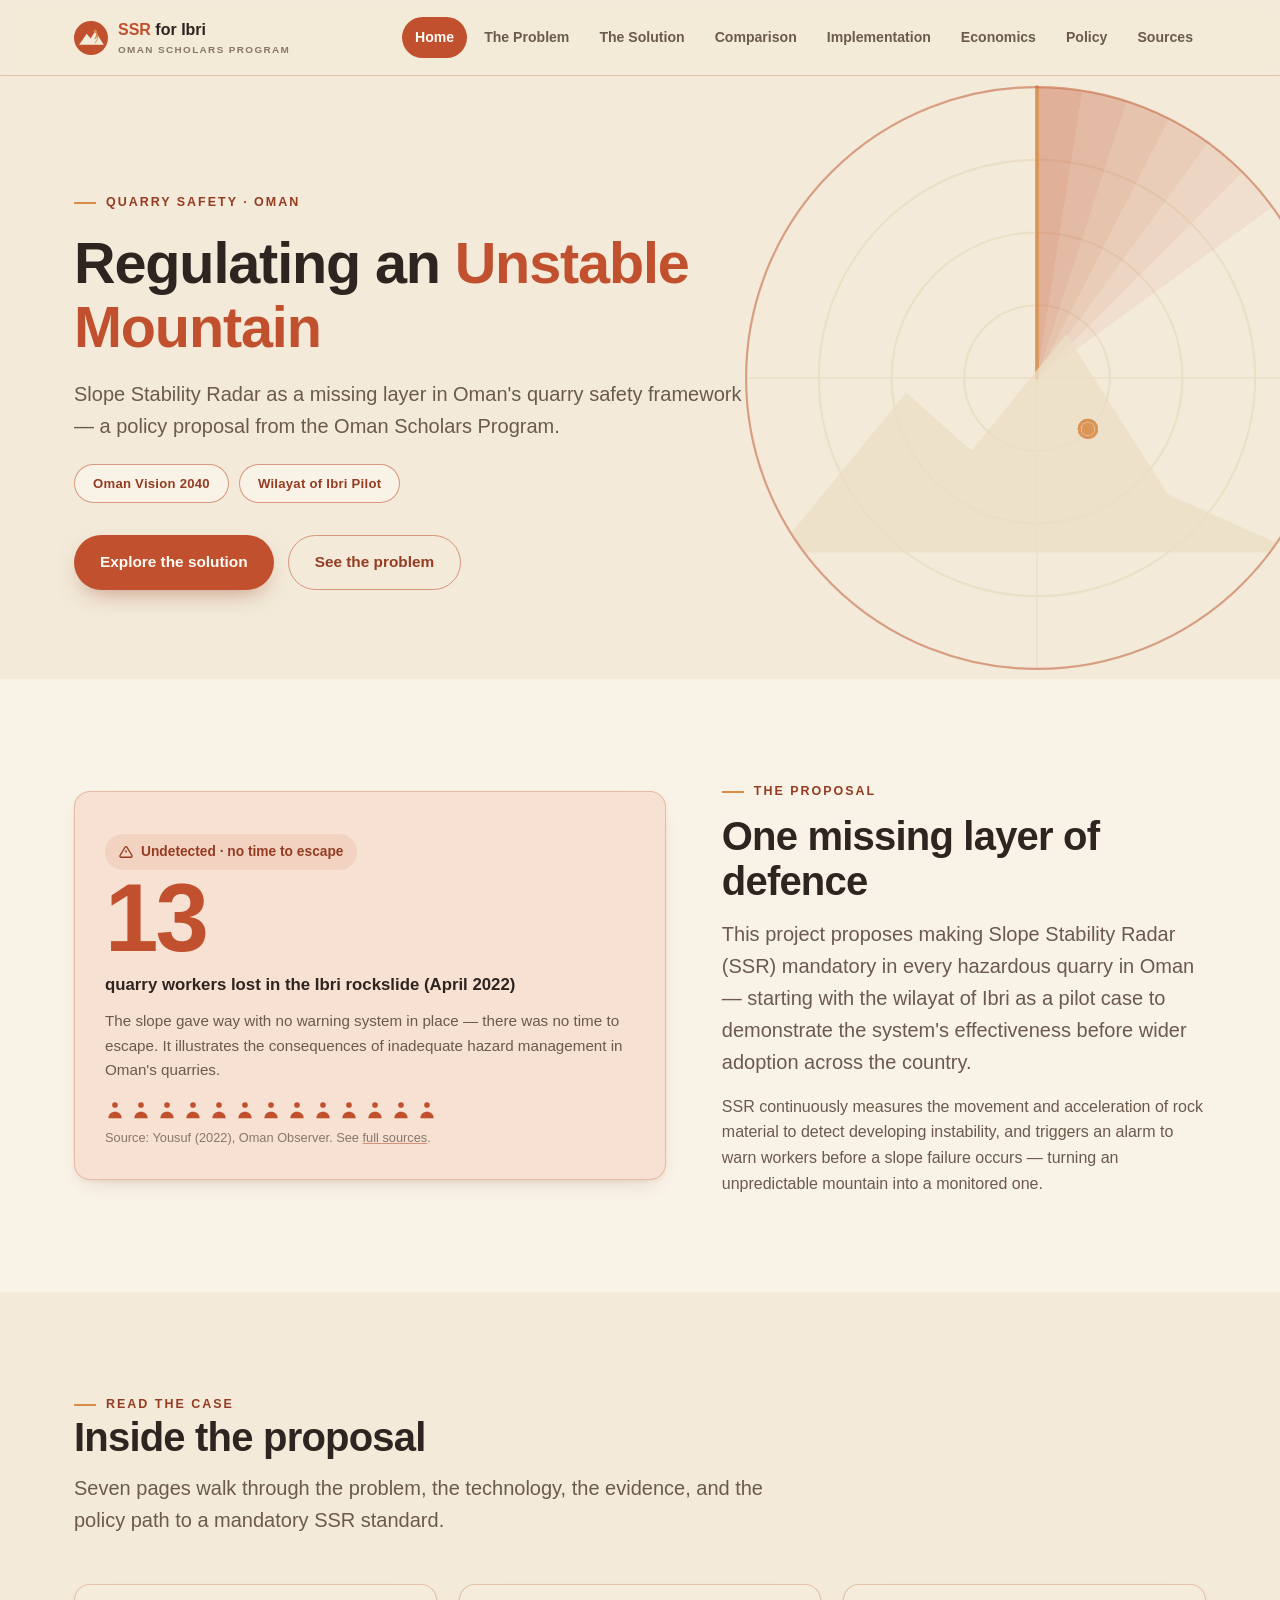
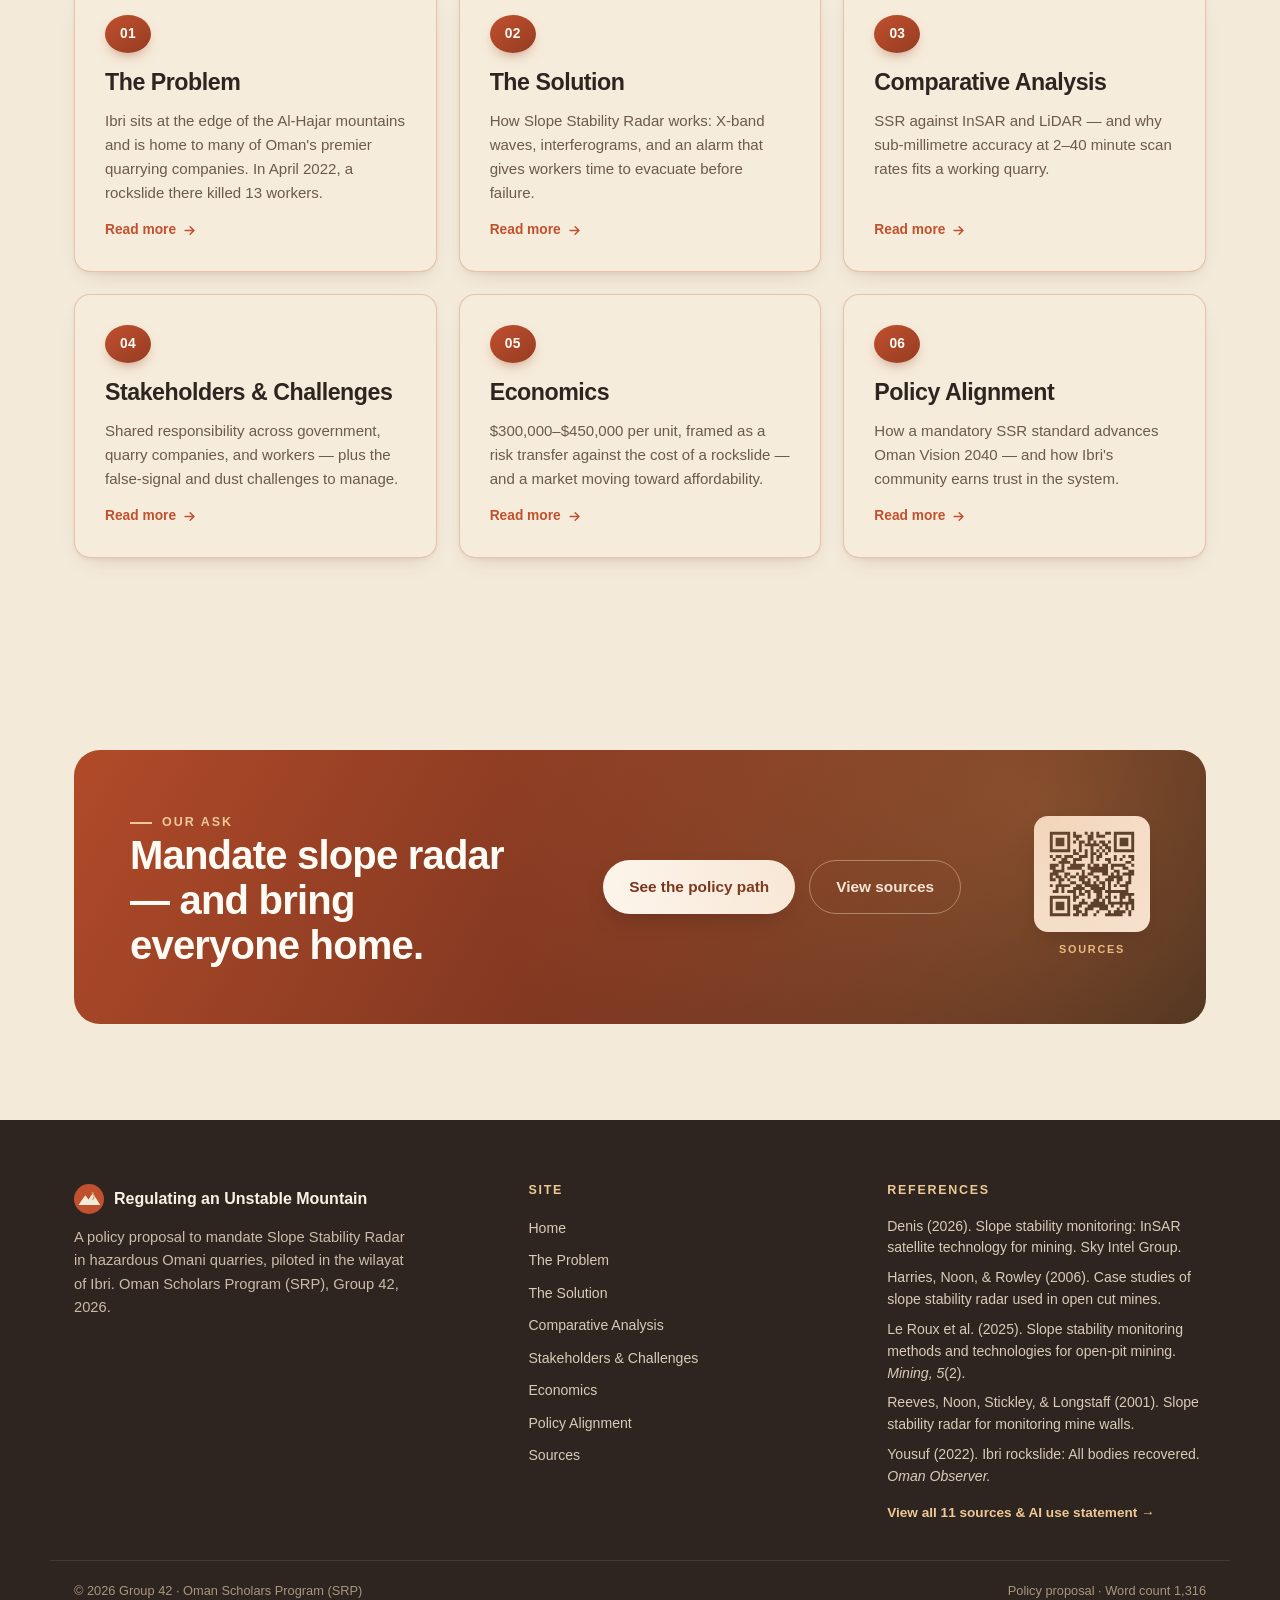
==== commit 5edee3d4: "Add sources.pdf and a scannable QR code linking to it Generates a printable sources.pdf (references " ====
--- a/index.html
+++ b/index.html
@@ -203,6 +203,10 @@
           <a href="policy.html" class="btn btn--primary">See the policy path</a>
           <a href="sources.html" class="btn" style="border:1.5px solid rgba(255,255,255,0.4);color:#fff;">View sources</a>
         </div>
+        <div class="qr-box" style="position:relative;">
+          <div class="qr-frame" data-qr-target data-qr-size="96"></div>
+          <span class="qr-caption">Sources</span>
+        </div>
       </div>
     </div>
   </section>
@@ -254,6 +258,8 @@
   </div>
 </footer>
 
+<script src="js/qrcode.lib.js"></script>
+<script src="js/qrcode-render.js"></script>
 <script src="js/script.js"></script>
 </body>
 </html>
--- a/css/style.css
+++ b/css/style.css
@@ -152,6 +152,10 @@
 .pill-row { display: flex; flex-wrap: wrap; gap: 10px; }
 
 /* ---------- Header / Nav ---------- */
+/* Note: the frosted background lives on ::before (not on .site-header itself)
+   so that backdrop-filter does not turn .site-header into a containing block
+   for its position:fixed descendant (.main-nav on mobile), which would trap
+   the mobile menu inside the header's own box instead of the viewport. */
 .site-header {
   position: sticky;
   top: 0;
@@ -159,13 +163,19 @@
   height: var(--header-h);
   display: flex;
   align-items: center;
+  border-bottom: 1px solid var(--card-border);
+}
+.site-header::before {
+  content: "";
+  position: absolute;
+  inset: 0;
   background: rgba(243, 234, 217, 0.86);
   backdrop-filter: blur(10px) saturate(1.2);
   -webkit-backdrop-filter: blur(10px) saturate(1.2);
-  border-bottom: 1px solid var(--card-border);
 }
 
 .nav-wrap {
+  position: relative;
   width: 100%;
   max-width: var(--max-width);
   margin-inline: auto;
@@ -435,7 +445,25 @@
 .people-row.is-visible svg { opacity: 1; transform: translateY(0); }
 
 /* ---------- Table ---------- */
-.table-wrap { overflow-x: auto; border-radius: var(--radius-md); border: 1.5px solid var(--card-border); }
+.table-wrap {
+  overflow-x: auto;
+  border-radius: var(--radius-md);
+  border: 1.5px solid var(--card-border);
+  -webkit-overflow-scrolling: touch;
+  box-shadow: inset -14px 0 10px -10px rgba(46, 36, 32, 0.16);
+}
+.table-scroll-hint {
+  display: none;
+  align-items: center;
+  gap: 6px;
+  font-size: 0.78rem;
+  font-weight: 600;
+  color: var(--text-soft);
+  margin-top: 10px;
+}
+@media (max-width: 700px) {
+  .table-scroll-hint { display: flex; }
+}
 table.data-table { min-width: 640px; background: var(--card-bg); }
 table.data-table th, table.data-table td {
   text-align: left;
@@ -639,6 +667,35 @@
 .source-note a { text-decoration: underline; text-decoration-color: var(--card-border-strong); }
 .source-note a:hover { color: var(--rust); }
 
+/* ---------- QR code ---------- */
+.qr-box { display: flex; flex-direction: column; align-items: center; gap: 9px; position: relative; }
+.qr-box .qr-frame {
+  background: var(--white);
+  border-radius: 14px;
+  padding: 10px;
+  line-height: 0;
+  box-shadow: 0 10px 24px -10px rgba(0,0,0,0.4);
+  min-width: 96px;
+  min-height: 96px;
+}
+.qr-box .qr-frame[data-qr-target]:empty::before {
+  content: "";
+  display: block;
+  width: 96px;
+  height: 96px;
+  border-radius: 6px;
+  background: repeating-linear-gradient(45deg, #e4d7c2, #e4d7c2 6px, #f2e7d4 6px, #f2e7d4 12px);
+}
+.qr-box .qr-caption {
+  font-size: 0.68rem;
+  font-weight: 800;
+  letter-spacing: 0.16em;
+  text-transform: uppercase;
+  color: var(--amber-light);
+}
+.qr-box--light .qr-caption { color: var(--rust-dark); }
+.qr-box--light .qr-frame { box-shadow: var(--shadow-card); border: 1.5px solid var(--card-border); }
+
 .center-text { text-align: center; margin-inline: auto; }
 
 .two-col-list { display: grid; grid-template-columns: 1fr 1fr; gap: 14px 32px; }
@@ -650,3 +707,24 @@
 .challenge-item p { color: var(--text-muted); font-size: 0.94rem; }
 
 .section-alt { background: var(--cream-soft); }
+
+/* ---------- APA reference list ---------- */
+.apa-list { display: flex; flex-direction: column; gap: 20px; }
+.apa-list li {
+  padding-left: 2em;
+  text-indent: -2em;
+  font-size: 0.98rem;
+  line-height: 1.65;
+  color: var(--text);
+}
+.apa-list a { color: var(--rust-dark); text-decoration: underline; text-decoration-color: var(--card-border-strong); word-break: break-word; }
+.apa-list a:hover { color: var(--rust); }
+
+.ai-statement {
+  background: var(--card-bg);
+  border: 1.5px solid var(--card-border);
+  border-radius: var(--radius-md);
+  padding: clamp(20px, 3vw, 30px);
+}
+.ai-statement ul { margin: 14px 0; }
+.ai-statement li { display: flex; align-items: center; gap: 10px; padding: 4px 0; font-weight: 600; }
